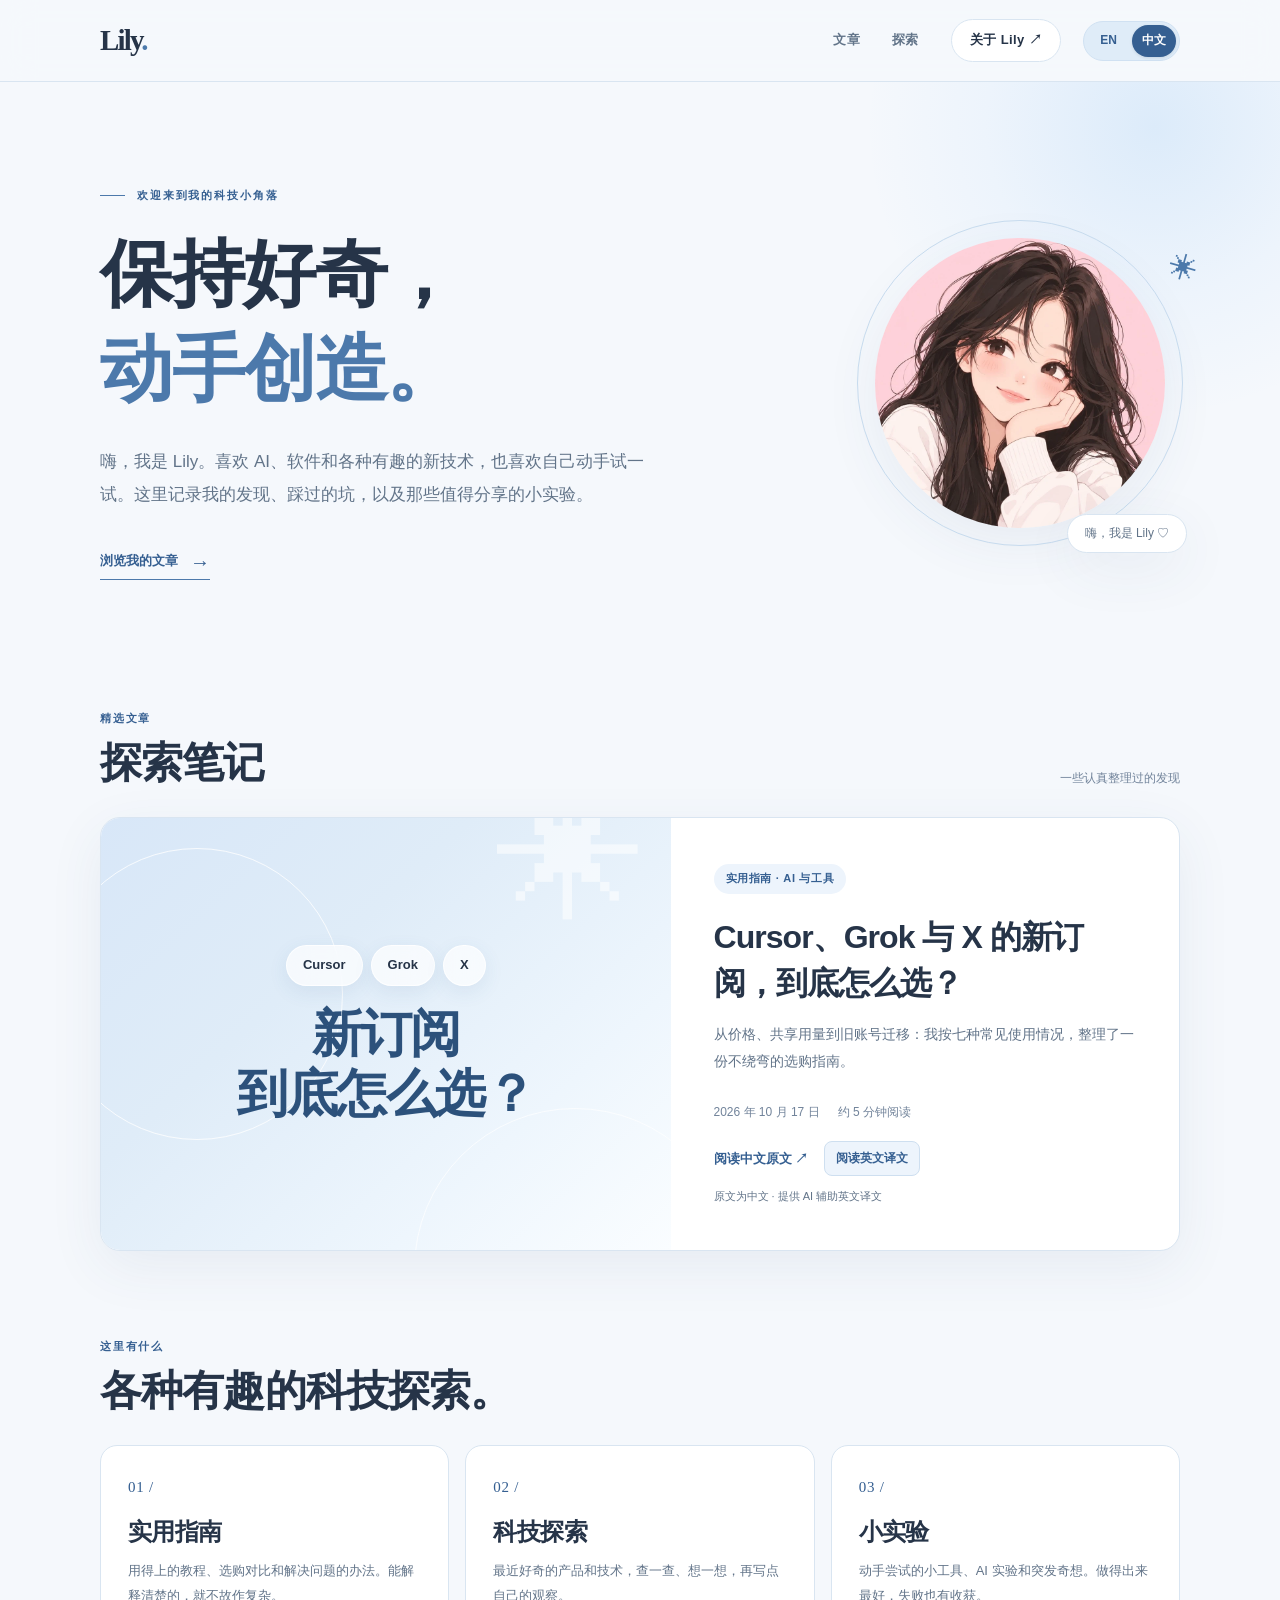
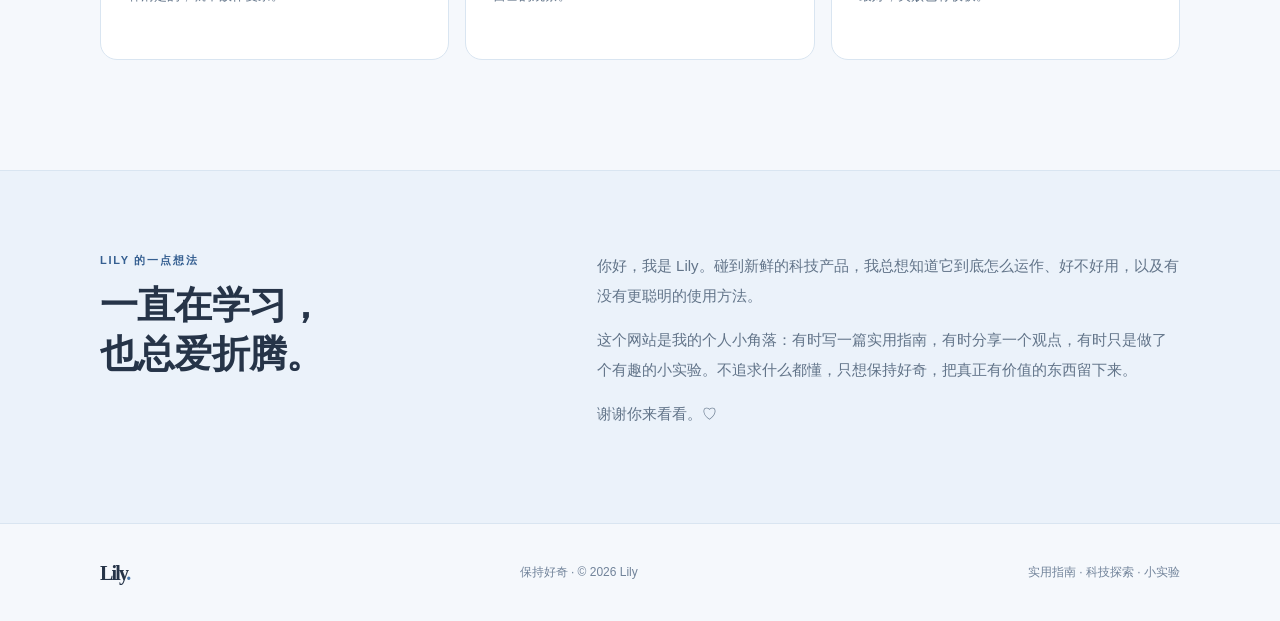
==== zh/index.html @ 68547521 "Release v1.1.2: refine English hero typography" ====
<!doctype html>
<html lang="zh-CN" data-site-page="home" data-content-language="zh">
<head>
  <meta charset="utf-8">
  <meta name="viewport" content="width=device-width, initial-scale=1">
  <meta name="theme-color" content="#F5F8FC">
  <meta name="description" content="Lily 的个人科技探索空间。关于 AI、软件和数字工具的实用指南、科技观察与有趣实验。">
  <meta property="og:type" content="website">
  <meta property="og:title" content="Lily · suereey — 我的科技探索小角落">
  <meta property="og:description" content="Lily 的个人科技探索空间。关于 AI、软件和数字工具的实用指南、科技观察与有趣实验。">
  <meta property="og:image" content="https://suereey.github.io/assets/lily-avatar.webp">
  <meta property="og:url" content="https://suereey.github.io/zh/">
  <meta property="og:locale" content="zh_CN">
  <meta property="og:locale:alternate" content="en_US">
  <link rel="canonical" href="https://suereey.github.io/zh/">
  <link rel="alternate" hreflang="en" href="https://suereey.github.io/">
  <link rel="alternate" hreflang="zh-Hans" href="https://suereey.github.io/zh/">
  <link rel="alternate" hreflang="x-default" href="https://suereey.github.io/">
  <title>Lily · suereey — 我的科技探索小角落</title>
  <script src="/assets/site.js"></script>
  <link rel="icon" href="/assets/favicon.svg" type="image/svg+xml">
  <link rel="stylesheet" href="/assets/style.css">
</head>
<body>
<header class="site-header" data-ui-region lang="zh-CN">
  <div class="container header-inner">
    <a href="/zh/" data-home-link="" class="wordmark" aria-label="Lily">Lily<span class="dot">.</span></a>
    <nav class="nav" aria-label="主导航" data-main-nav>
      <a href="/zh/#articles" data-home-link="#articles" data-ui-en="Articles" data-ui-zh="文章">文章</a>
      <a href="/zh/#topics" data-home-link="#topics" data-ui-en="Explore" data-ui-zh="探索">探索</a>
      <a href="/zh/#about" data-home-link="#about" data-ui-en="About Lily ↗" data-ui-zh="关于 Lily ↗" class="nav-feature">关于 Lily ↗</a>
    </nav>
    <nav class="language-switch" aria-label="Website language / 网站语言" data-language-switch>
      <a href="/" lang="en" hreflang="en" data-ui-choice="en" aria-label="English website">EN</a>
      <a href="/zh/" lang="zh-CN" hreflang="zh-Hans" data-ui-choice="zh" aria-label="中文网站" aria-current="true">中文</a>
    </nav>
  </div>
</header>
<main>
  <section class="hero">
    <div class="container hero-grid">
      <div>
        <div class="eyebrow">欢迎来到我的科技小角落</div>
        <h1>保持好奇，<br><em>动手创造。</em></h1>
        <p class="hero-summary">嗨，我是 Lily。喜欢 AI、软件和各种有趣的新技术，也喜欢自己动手试一试。这里记录我的发现、踩过的坑，以及那些值得分享的小实验。</p>
        <a href="#articles" class="hero-cta">浏览我的文章 <span class="arrow" aria-hidden="true">→</span></a>
      </div>
      <div class="avatar-block"><img src="/assets/lily-avatar.webp" alt="Lily 的插画头像" width="886" height="886" fetchpriority="high"><span class="avatar-caption">嗨，我是 Lily ♡</span></div>
    </div>
  </section>
  <div id="writing" class="legacy-anchor" aria-hidden="true"></div>
  <section class="featured-section" id="articles">
    <div class="container">
      <div class="section-heading"><div><div class="section-kicker">精选文章</div><h2>探索笔记</h2></div><span class="section-note">一些认真整理过的发现</span></div>
      <div class="featured-card bilingual-card">
        <a class="featured-art" href="/guides/cursor-grok-x-subscription/" aria-label="阅读中文原文"><div class="art-visual" aria-hidden="true"><span class="visual-asterisk">✳</span><div class="visual-pills"><span>Cursor</span><span>Grok</span><span>X</span></div><div class="visual-title">新订阅<br>到底怎么选？</div></div></a>
        <div class="featured-content">
          <span class="tag">实用指南 · AI 与工具</span>
          <h3><a href="/guides/cursor-grok-x-subscription/">Cursor、Grok 与 X 的新订阅，到底怎么选？</a></h3>
          <p>从价格、共享用量到旧账号迁移：我按七种常见使用情况，整理了一份不绕弯的选购指南。</p>
          <div class="meta"><time datetime="2026-10-17">2026 年 10 月 17 日</time><span>约 5 分钟阅读</span></div>
          <div class="article-options"><a class="read-link" href="/guides/cursor-grok-x-subscription/">阅读中文原文 ↗</a><a class="secondary-read" href="/guides/cursor-grok-x-subscription/en/" lang="zh-CN">阅读英文译文</a></div>
          <p class="original-language">原文为中文 · 提供 AI 辅助英文译文</p>
        </div>
      </div>
    </div>
  </section>
  <section class="three-section" id="topics">
    <div class="container">
      <div class="section-heading"><div><div class="section-kicker">这里有什么</div><h2>各种有趣的科技探索。</h2></div></div>
      <div class="topic-grid">
        <div class="topic"><span class="topic-number">01 /</span><h3>实用指南</h3><p>用得上的教程、选购对比和解决问题的办法。能解释清楚的，就不故作复杂。</p></div>
        <div class="topic"><span class="topic-number">02 /</span><h3>科技探索</h3><p>最近好奇的产品和技术，查一查、想一想，再写点自己的观察。</p></div>
        <div class="topic"><span class="topic-number">03 /</span><h3>小实验</h3><p>动手尝试的小工具、AI 实验和突发奇想。做得出来最好，失败也有收获。</p></div>
      </div>
    </div>
  </section>
  <section class="about" id="about">
    <div class="container about-grid">
      <div><div class="section-kicker">Lily 的一点想法</div><h2>一直在学习，<br>也总爱折腾。</h2></div>
      <div><p>你好，我是 Lily。碰到新鲜的科技产品，我总想知道它到底怎么运作、好不好用，以及有没有更聪明的使用方法。</p><p>这个网站是我的个人小角落：有时写一篇实用指南，有时分享一个观点，有时只是做了个有趣的小实验。不追求什么都懂，只想保持好奇，把真正有价值的东西留下来。</p><p>谢谢你来看看。♡</p></div>
    </div>
  </section>
</main>
<footer class="site-footer" data-ui-region lang="zh-CN"><div class="container footer-grid"><a href="/zh/" data-home-link="" class="wordmark">Lily<span class="dot">.</span></a><span data-ui-en="Made with curiosity · © 2026 Lily" data-ui-zh="保持好奇 · © 2026 Lily">保持好奇 · © 2026 Lily</span><span data-ui-en="Guides · Explorations · Lab" data-ui-zh="实用指南 · 科技探索 · 小实验">实用指南 · 科技探索 · 小实验</span></div></footer>
</body>
</html>
---- assets/style.css ----
/* Lily / suereey.com — Misty Blue palette (selected 2026-10-17). */
:root {
  --paper: #F5F8FC;
  --paper-muted: #EBF2FA;
  --surface: #FFFFFF;
  --surface-tint: #EDF4FC;
  --ink: #263448;
  --ink-soft: #627489;
  --ink-faint: #71839A;
  --accent: #4C79AB;
  --accent-hover: #355F91;
  --accent-light: #DFECF8;
  --hairline: #D9E5F1;
  --shadow: 0 16px 55px rgba(48, 83, 125, 0.075);
  --max: 1080px;
}
* { box-sizing:border-box }
html { scroll-behavior:smooth; }
body { margin:0; color:var(--ink); background:var(--paper);font-family:ui-sans-serif,-apple-system,BlinkMacSystemFont,"Segoe UI","PingFang SC","Hiragino Sans GB","Microsoft YaHei",sans-serif; font-size:16px; line-height:1.75; -webkit-font-smoothing:antialiased; }
::selection { background:var(--accent-light); color:var(--ink); }
a { color:inherit; text-decoration:none; }
a:focus-visible,button:focus-visible { outline:3px solid var(--accent); outline-offset:4px; }
img { max-width:100%; display:block; }
.container { width:min(calc(100% - 48px),var(--max)); margin-inline:auto; }
.site-header { height:82px; position:sticky; top:0; z-index:20; backdrop-filter:blur(16px);background:color-mix(in srgb,var(--paper) 87%,transparent);border-bottom:1px solid var(--hairline); }
.header-inner { display:flex; height:100%; align-items:center; justify-content:space-between; gap:22px; }
.wordmark { font-family:Georgia,"Times New Roman",serif; font-weight:700; font-size:29px; line-height:1; letter-spacing:-1.8px; }
.wordmark .dot { color:var(--accent); }
.nav { display:flex; align-items:center; gap:32px; font-size:13px; font-weight:650; color:var(--ink-soft); letter-spacing:.03em; }
.nav a:hover,.text-link:hover { color:var(--accent); }
.nav .nav-feature { padding:9px 18px; border:1px solid var(--hairline); border-radius:40px; background:var(--surface);color:var(--ink); }
.nav .nav-feature:hover { border-color:var(--accent-light);background:var(--surface-tint); }
.hero { position:relative; padding:104px 0 84px; overflow:hidden; }
.hero::before { content:""; position:absolute; width:570px;height:570px;right:-160px;top:-240px;border-radius:50%;background:radial-gradient(circle,#DCEBFA 0%,#EDF4FC 42%,transparent 72%);pointer-events:none; }
.hero-grid { position:relative; display:grid;grid-template-columns:minmax(0,1.5fr) minmax(235px,.7fr);align-items:center;gap:76px; }
.eyebrow { display:flex;align-items:center;gap:12px;font-size:11px;letter-spacing:.17em;font-weight:800;color:var(--accent-hover);text-transform:uppercase; }
.eyebrow::before { content:"";display:inline-block;width:25px;height:1px;background:var(--accent); }
h1,h2,h3,p { margin-top:0; }
.hero h1 {font-family:Georgia,"Times New Roman","Songti SC",serif;font-weight:650;font-size:clamp(50px,6.1vw,85px);line-height:1.10;letter-spacing:-.055em;margin:23px 0 27px;max-width:720px;}
.hero h1 em { font-style:normal;color:var(--accent); }
.hero-summary { max-width:545px;color:var(--ink-soft);font-size:17px;line-height:1.95; }
.hero-cta { display:inline-flex;align-items:center;gap:12px;margin-top:22px;padding-bottom:6px;border-bottom:1px solid var(--accent);color:var(--accent-hover);font-size:13px;font-weight:700; }
.hero-cta .arrow { font-size:20px;line-height:1;transition:transform .2s; }
.hero-cta:hover .arrow { transform:translateX(5px); }
.avatar-block { justify-self:center;position:relative; width:min(100%,290px);aspect-ratio:1/1; }
.avatar-block::before {content:"";position:absolute;inset:-18px; border:1px solid #C7DBEE;border-radius:50%; }
.avatar-block::after { content:"✳";position:absolute;right:-32px;top:6px;color:var(--accent);font-size:28px; transform:rotate(16deg); }
.avatar-block img { width:100%;height:100%;object-fit:cover;border-radius:50%; box-shadow:var(--shadow); }
.avatar-caption { position:absolute;right:-22px;bottom:-25px;border:1px solid var(--hairline);border-radius:40px;background:var(--surface);box-shadow:var(--shadow);padding:8px 17px;color:var(--ink-soft);font-size:12px;white-space:nowrap; }
.section-heading { display:flex;justify-content:space-between;align-items:end;gap:16px;margin-bottom:28px; }
.section-kicker {text-transform:uppercase;letter-spacing:.16em;font-size:11px;font-weight:850;color:var(--accent-hover);margin-bottom:9px;}
.section-heading h2 {font-family:Georgia,"Times New Roman","Songti SC",serif;font-size:clamp(29px,3.5vw,42px);letter-spacing:-.04em;margin:0;line-height:1.24;}
.section-note {color:var(--ink-faint);font-size:12px;}
.featured-section { padding:45px 0 86px; }
.featured-card { display:grid;grid-template-columns:1.12fr 1fr;overflow:hidden;background:var(--surface);border:1px solid var(--hairline);border-radius:20px;box-shadow:var(--shadow);transition:transform .2s,box-shadow .2s; }
.featured-card:hover {transform:translateY(-3px);box-shadow:0 22px 65px rgba(48,83,125,.12);}
.art-visual { min-height:355px;position:relative;overflow:hidden;background:linear-gradient(137deg,#D8E7F8 0%,#DFECF8 36%,#EEF6FD 73%,#FAFDFF 100%);display:flex;flex-direction:column;align-items:center;justify-content:center; }
.art-visual::before {content:"";width:290px;height:290px;border:1px solid rgba(255,255,255,.8);border-radius:50%;position:absolute;top:30px;left:-50px;}
.art-visual::after {content:"";width:320px;height:320px;border:1px solid rgba(255,255,255,.7);border-radius:50%;position:absolute;bottom:-180px;right:-65px;}
.visual-pills {position:relative;z-index:1;display:flex;align-items:center;gap:8px;margin-bottom:18px;flex-wrap:wrap;justify-content:center;}
.visual-pills span {font-size:13px;font-weight:750;padding:8px 16px;border-radius:90px;background:rgba(255,255,255,.70);backdrop-filter:blur(12px);border:1px solid rgba(255,255,255,.8);box-shadow:0 6px 20px rgba(55,96,145,.09)}
.visual-title {z-index:1;position:relative;color:#2C517B;font-family:Georgia,"Songti SC",serif;font-size:clamp(37px,4vw,55px);line-height:1.16;text-align:center;font-weight:760;letter-spacing:-.03em;}
.visual-asterisk {position:absolute;font-size:150px;font-family:Georgia,serif;color:rgba(255,255,255,.55);top:-90px;right:24px;}
.featured-content {padding:45px 43px;align-self:center;}
.tag {display:inline-flex;align-items:center;background:var(--surface-tint);border-radius:20px;color:var(--accent-hover);padding:5px 12px;font-size:11px;font-weight:800;letter-spacing:.06em;text-transform:uppercase;}
.featured-content h3 {font-size:clamp(24px,2.5vw,35px);line-height:1.45;letter-spacing:-.03em;margin:20px 0 15px;}
.featured-content p {color:var(--ink-soft);font-size:14px;line-height:1.9;margin-bottom:28px;}
.meta {color:var(--ink-faint);font-size:12px;display:flex;gap:18px;align-items:center;flex-wrap:wrap;}
.read-link {color:var(--accent-hover);font-size:13px;font-weight:800;margin-top:17px;display:inline-block;}
.three-section {padding:0 0 110px;}
.topic-grid {display:grid;grid-template-columns:repeat(3,minmax(0,1fr));gap:16px;}
.topic {padding:27px;border:1px solid var(--hairline);border-radius:17px;background:var(--surface);min-height:215px;}
.topic-number {font-family:Georgia,serif;color:var(--accent-hover);font-size:15px;letter-spacing:.05em;}
.topic h3 {font-family:Georgia,"Songti SC",serif;font-size:24px;line-height:1.2;letter-spacing:-.025em;margin:17px 0 12px;}
.topic p {color:var(--ink-soft);font-size:13px;line-height:1.9;margin:0;}
.about {background:var(--paper-muted);border-top:1px solid var(--hairline);border-bottom:1px solid var(--hairline);padding:80px 0;}
.about-grid {display:grid;grid-template-columns:1fr 1.35fr;gap:65px;align-items:start;}
.about h2 {font-family:Georgia,"Songti SC",serif;font-size:38px;line-height:1.3;letter-spacing:-.04em;margin:10px 0 0;}
.about p {color:var(--ink-soft);font-size:15px;line-height:2;margin-bottom:14px;}
.site-footer {padding:38px 0;}
.footer-grid {display:flex;justify-content:space-between;align-items:center;gap:20px;color:var(--ink-faint);font-size:12px;}
.footer-grid .wordmark {font-size:20px;color:var(--ink);}
/* article */
.article {padding:70px 0 110px;}
.article-layout {max-width:780px;margin:auto;}
.back {font-size:13px;color:var(--accent-hover);font-weight:650;display:inline-flex;align-items:center;gap:8px;}
.article-head {margin:44px 0 40px;}
.article-head h1 {font-family:Georgia,"Songti SC",serif;letter-spacing:-.042em;line-height:1.3;font-size:clamp(33px,5.1vw,57px);margin:22px 0;}
.article-dek {color:var(--ink-soft);font-size:18px;line-height:1.9;}
.article-cover {border-radius:18px;overflow:hidden;min-height:280px;}
.article-cover .art-visual {min-height:300px;}
.article-body {max-width:710px;margin:56px auto 0;color:#34465D;}
.article-body h2 {font-family:Georgia,"Songti SC",serif;font-size:27px;line-height:1.4;letter-spacing:-.035em;margin:50px 0 16px;}
.article-body h3 {font-size:19px;margin:32px 0 11px;}
.article-body p,.article-body li {font-size:15px;line-height:2.05;}
.article-body p {margin-bottom:20px;}
.article-body ul {padding-left:24px;}
.article-body li {padding-left:3px;margin-bottom:10px;}
.article-body a {text-decoration:underline;text-decoration-color:var(--accent);text-underline-offset:4px;color:var(--accent-hover);}
.article-body strong {color:var(--ink);}
.note {margin:25px 0;padding:18px 22px;background:var(--paper-muted);border-radius:12px;border-left:3px solid var(--accent);color:var(--ink-soft);font-size:14px;}
.price-wrap {overflow-x:auto;border:1px solid var(--hairline);border-radius:13px;margin:27px 0;}
.price-table {width:100%;border-collapse:collapse;font-size:14px;white-space:nowrap;}
.price-table th,.price-table td {padding:15px 18px;text-align:left;border-bottom:1px solid var(--hairline);}
.price-table th {background:var(--paper-muted);font-size:12px;color:var(--ink-soft);}
.price-table tr:last-child td {border-bottom:0;}
.case-list {counter-reset:case;list-style:none!important;padding:0!important;}
.case-list li {position:relative;padding:0 0 19px 45px!important;border-bottom:1px solid var(--hairline);margin-bottom:21px!important;}
.case-list li::before {counter-increment:case;content:counter(case,decimal-leading-zero);position:absolute;top:0;left:0;color:var(--accent-hover);font-family:Georgia,serif;font-size:17px;}
.case-list strong {display:block;font-size:16px;}
.article-bottom {margin-top:65px;border-top:1px solid var(--hairline);padding-top:30px;display:flex;align-items:center;gap:14px;}
.article-bottom img {width:51px;height:51px;border-radius:50%;}
.article-bottom div {font-size:13px;color:var(--ink-soft);}
.article-bottom strong {display:block;color:var(--ink);}
@media(max-width:800px){.hero{padding:76px 0 65px}.hero-grid{gap:38px;grid-template-columns:1.4fr .8fr}.hero h1{font-size:55px}.featured-card{grid-template-columns:1fr}.featured-content{padding:34px}.art-visual{min-height:280px}.topic{padding:21px}.topic-grid{gap:10px}.about-grid{gap:30px}}
@media(max-width:600px){.container{width:min(calc(100% - 38px),var(--max))}.site-header{height:69px}.wordmark{font-size:25px}.nav{gap:14px;font-size:12px}.nav .nav-feature{padding:5px 11px}.nav a[href="#topics"]{display:none}.hero{padding:50px 0 70px}.hero-grid{display:flex;flex-direction:column-reverse;align-items:start;gap:40px}.avatar-block{width:155px;margin:18px 0 0 18px}.avatar-block::before{inset:-10px}.avatar-block::after{right:-21px;top:-25px;font-size:22px}.avatar-caption{right:-45px;bottom:-11px;padding:5px 11px;font-size:10px}.hero h1{font-size:clamp(48px,12vw,68px);margin:17px 0 20px}.hero-summary{font-size:15px}.featured-section{padding:10px 0 75px}.featured-content{padding:28px}.featured-content h3{font-size:24px}.section-heading h2{font-size:32px}.visual-title{font-size:40px}.three-section{padding-bottom:75px}.topic-grid{grid-template-columns:1fr}.topic{min-height:unset;padding:24px}.topic h3{margin:8px 0}.about{padding:60px 0}.about-grid{grid-template-columns:1fr;gap:18px}.about h2{font-size:32px}.footer-grid{flex-wrap:wrap}.article{padding:36px 0 70px}.article-head{margin:35px 0 26px}.article-head h1{font-size:35px}.article-dek{font-size:16px}.article-cover .art-visual{min-height:245px}.article-body{margin:35px auto 0}.article-body h2{font-size:24px}.price-table th,.price-table td{padding:12px 13px}.article-body p,.article-body li{font-size:14px}}
@media(prefers-reduced-motion:reduce){html{scroll-behavior:auto}*,*::before,*::after{transition:none!important}}

/* v1.1 — bilingual website chrome and explicit article translations. */
.header-inner {gap:22px;}
.header-inner > .nav {margin-left:auto;}
.language-switch {display:inline-flex;flex-shrink:0;align-items:center;gap:2px;padding:3px;background:var(--accent-light);border:1px solid #D0E1F2;border-radius:999px;}
.language-switch a {min-width:43px;padding:5px 10px;min-height:32px;display:inline-flex;align-items:center;justify-content:center;border-radius:999px;font-size:12px;font-weight:750;line-height:1.4;white-space:nowrap;color:var(--accent-hover);transition:background .15s,color .15s;}
.language-switch a[aria-current="true"] {background:var(--accent-hover);color:white;box-shadow:0 1px 3px #203D5C24;}
.language-switch a:not([aria-current]):hover {background:#F5F8FC;}
.language-switch a:focus-visible {outline-offset:2px;}
#articles,#writing,#topics,#about {scroll-margin-top:105px;}
html[lang="zh-CN"] .hero h1, html[lang="zh-CN"] .section-heading h2, html[lang="zh-CN"] .about h2, html[lang="zh-CN"] .article-head h1 {letter-spacing:-.02em;}
html[data-site-page="home"][lang="zh-CN"] .hero h1 {font-size:clamp(46px,5.7vw,79px);line-height:1.3;}
.featured-art {display:block;min-width:0;}
.featured-art .art-visual {height:100%;}
.bilingual-card:hover {transform:none;box-shadow:var(--shadow);}
.bilingual-card .featured-content h3 a:hover {color:var(--accent-hover);}
.article-options {display:flex;flex-wrap:wrap;align-items:center;gap:9px 16px;margin-top:18px;}
.article-options .read-link {margin:0;}
.secondary-read {display:inline-block;font-size:12px;font-weight:700;color:var(--accent-hover);border:1px solid #CEDFF0;background:var(--surface-tint);border-radius:8px;padding:6px 11px;}
.secondary-read:hover,.translation-link:hover {background:var(--accent-light);}
.featured-content p.original-language {font-size:11px;line-height:1.5;margin:12px 0 0;color:var(--ink-soft);}
.translation-panel {margin:-10px 0 27px;padding:16px 19px;border:1px solid var(--hairline);background:var(--surface);border-radius:13px;}
.translation-top {display:flex;flex-wrap:wrap;align-items:center;justify-content:space-between;gap:10px 14px;}
.translation-status {display:flex;align-items:center;gap:9px;min-width:0;font-size:13px;color:var(--ink);}
.translation-icon {display:inline-flex;align-items:center;justify-content:center;font-size:19px;line-height:1;border-radius:8px;background:var(--accent-light);color:var(--accent-hover);width:30px;height:30px;flex-shrink:0;}
.translation-link {display:inline-flex;align-items:center;gap:6px;padding:7px 13px;border:1px solid #CEDFF0;border-radius:8px;color:var(--accent-hover);background:var(--surface-tint);font-size:13px;font-weight:750;}
.translation-panel p {font-size:12px;color:var(--ink-soft);margin:9px 0 0;line-height:1.65;}
@media(max-width:800px){.header-inner{gap:14px}.header-inner>.nav{gap:18px}.nav .nav-feature{padding:7px 12px}}
@media(max-width:600px){
  .site-header{height:auto;min-height:88px}
  .header-inner{display:grid;grid-template-columns:1fr auto;gap:8px 10px;padding-block:10px;}
  .header-inner>.wordmark{grid-column:1;grid-row:1;}
  .header-inner>.language-switch{grid-column:2;grid-row:1;justify-self:end;}
  .header-inner>.nav{grid-column:1/-1;grid-row:2;margin:0;gap:22px;justify-content:flex-start;}
  .header-inner>.nav a{display:inline-flex!important;align-items:center;min-height:26px;white-space:nowrap;}
  .header-inner>.nav .nav-feature{padding:2px 9px;}
  .language-switch a{min-height:36px;min-width:45px;}
  .featured-art .art-visual{height:auto;}
  .featured-content h3{overflow-wrap:anywhere;}
  .visual-title{font-size:clamp(31px,8vw,40px);padding-inline:14px;}
  .translation-panel{margin:-8px 0 22px;padding:13px 14px;}
  .translation-link{padding:8px 10px;}
  #articles,#writing,#topics,#about{scroll-margin-top:120px;}
}

/* v1.1.1 — keep existing #writing links working without a visible element. */
.legacy-anchor {display:block;height:0;overflow:hidden;}

/* v1.1.2 — fit the English homepage headline in exactly two lines. */
html[data-site-page="home"][lang="en"] .hero-copy {width:100%;min-width:0;container-type:inline-size;}
html[data-site-page="home"][lang="en"] .hero h1.hero-title-en {font-size:min(68px,5.1vw);line-height:1.14;letter-spacing:-.05em;}
.hero-title-en .hero-title-line {display:block;white-space:nowrap;}
@media(max-width:800px){html[data-site-page="home"][lang="en"] .hero h1.hero-title-en {font-size:5.4vw;}}
@media(max-width:600px){html[data-site-page="home"][lang="en"] .hero h1.hero-title-en {font-size:min(58px,8.4vw);}}
@supports (font-size:1cqi) {
  html[data-site-page="home"][lang="en"] .hero h1.hero-title-en {font-size:min(68px,9.6cqi);}
}
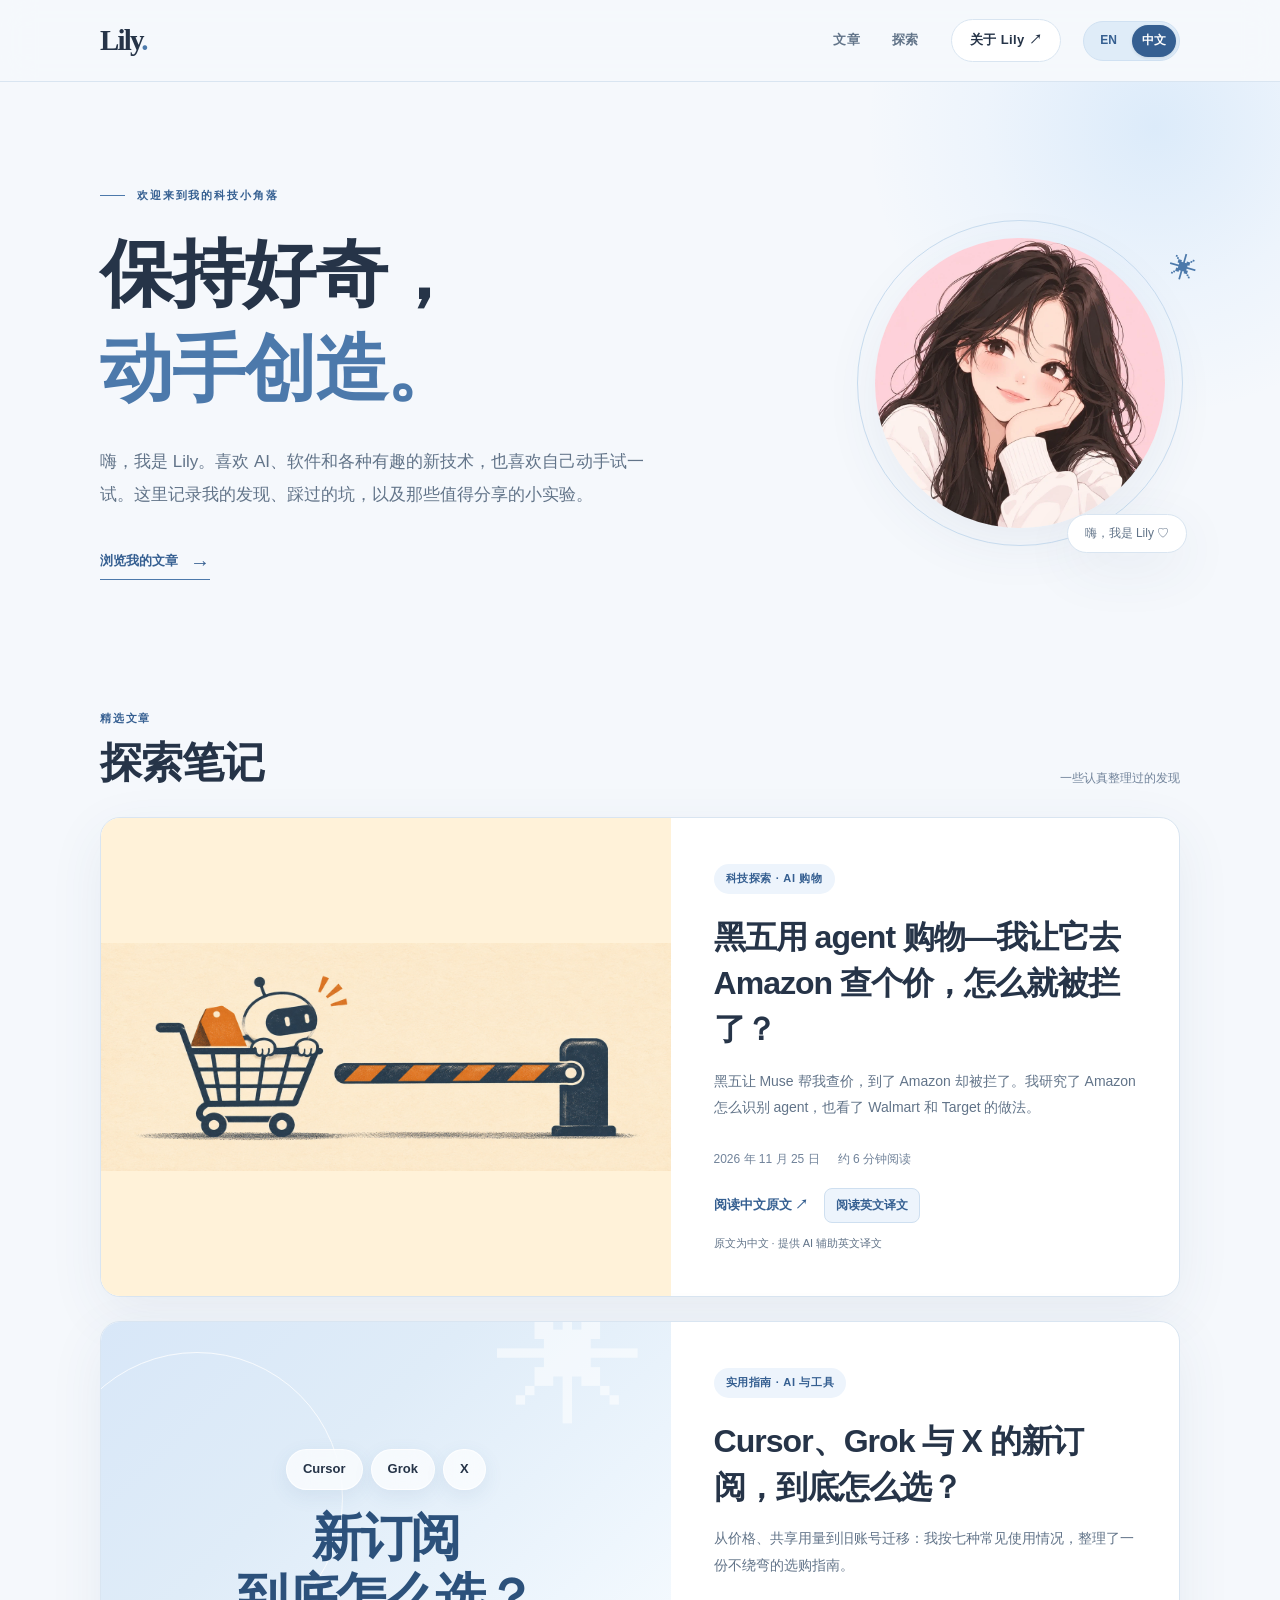
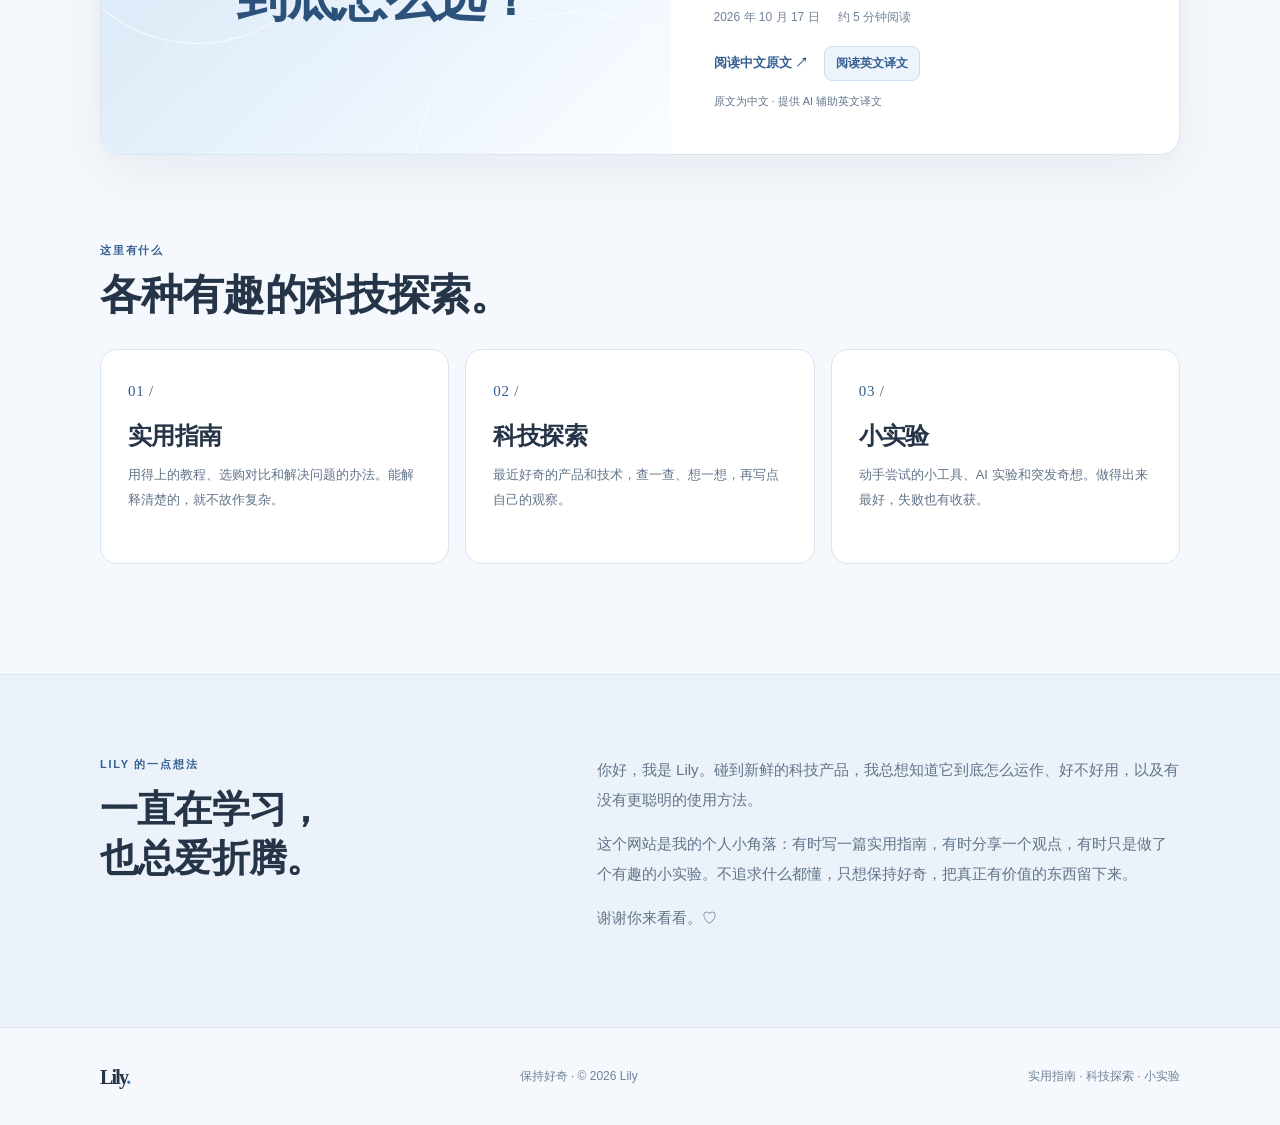
==== commit a9e305dd: "Publish bilingual article on Black Friday shopping with AI agents" ====
--- a/zh/index.html
+++ b/zh/index.html
@@ -52,6 +52,17 @@
   <section class="featured-section" id="articles">
     <div class="container">
       <div class="section-heading"><div><div class="section-kicker">精选文章</div><h2>探索笔记</h2></div><span class="section-note">一些认真整理过的发现</span></div>
+      <div class="featured-card bilingual-card" style="margin-bottom:1.5rem">
+        <a class="featured-art" href="/guides/amazon-ai-shopping-agents/" aria-label="阅读中文原文"><img src="/guides/amazon-ai-shopping-agents/cover.jpg" alt="" width="1500" height="600" style="width:100%;height:100%;object-fit:contain;background:#fff2d9"></a>
+        <div class="featured-content">
+          <span class="tag">科技探索 · AI 购物</span>
+          <h3><a href="/guides/amazon-ai-shopping-agents/">黑五用 agent 购物—我让它去 Amazon 查个价，怎么就被拦了？</a></h3>
+          <p>黑五让 Muse 帮我查价，到了 Amazon 却被拦了。我研究了 Amazon 怎么识别 agent，也看了 Walmart 和 Target 的做法。</p>
+          <div class="meta"><time datetime="2026-11-25">2026 年 11 月 25 日</time><span>约 6 分钟阅读</span></div>
+          <div class="article-options"><a class="read-link" href="/guides/amazon-ai-shopping-agents/">阅读中文原文 ↗</a><a class="secondary-read" href="/guides/amazon-ai-shopping-agents/en/" lang="zh-CN">阅读英文译文</a></div>
+          <p class="original-language">原文为中文 · 提供 AI 辅助英文译文</p>
+        </div>
+      </div>
       <div class="featured-card bilingual-card">
         <a class="featured-art" href="/guides/cursor-grok-x-subscription/" aria-label="阅读中文原文"><div class="art-visual" aria-hidden="true"><span class="visual-asterisk">✳</span><div class="visual-pills"><span>Cursor</span><span>Grok</span><span>X</span></div><div class="visual-title">新订阅<br>到底怎么选？</div></div></a>
         <div class="featured-content">
